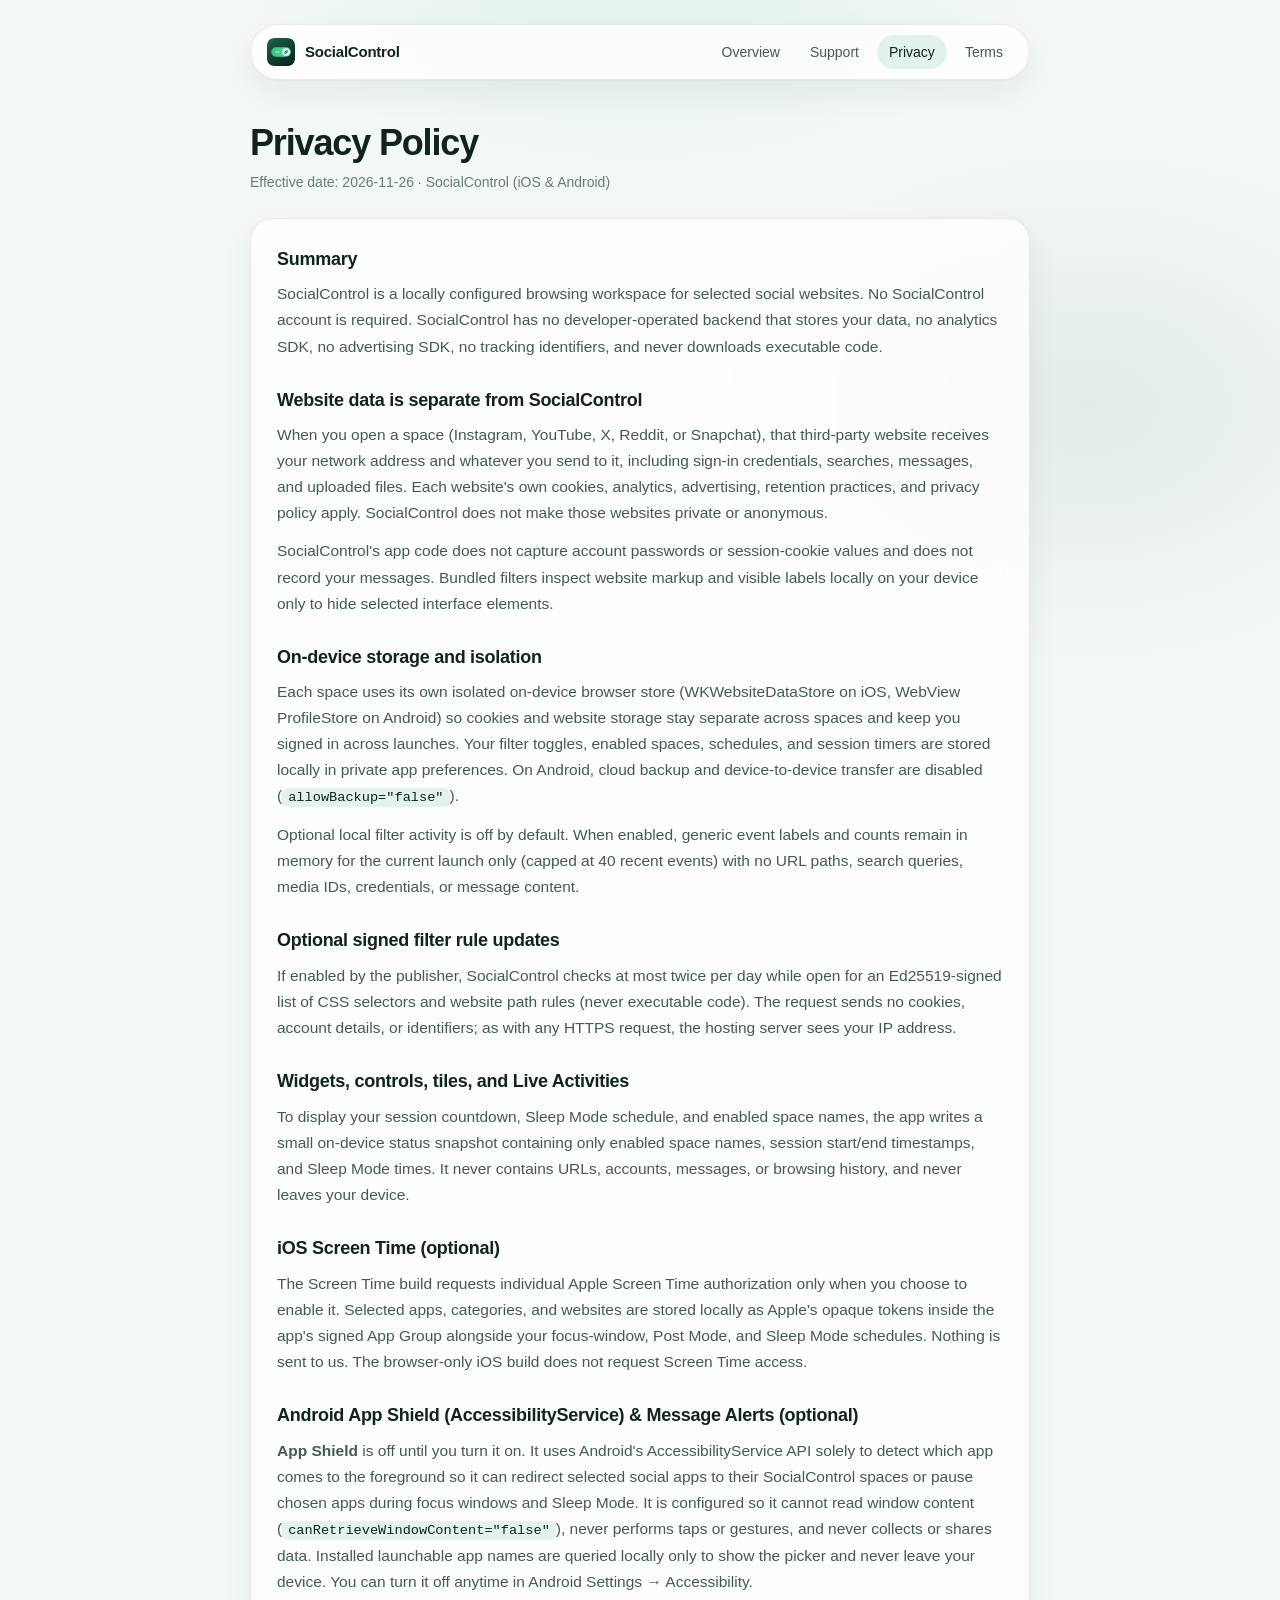
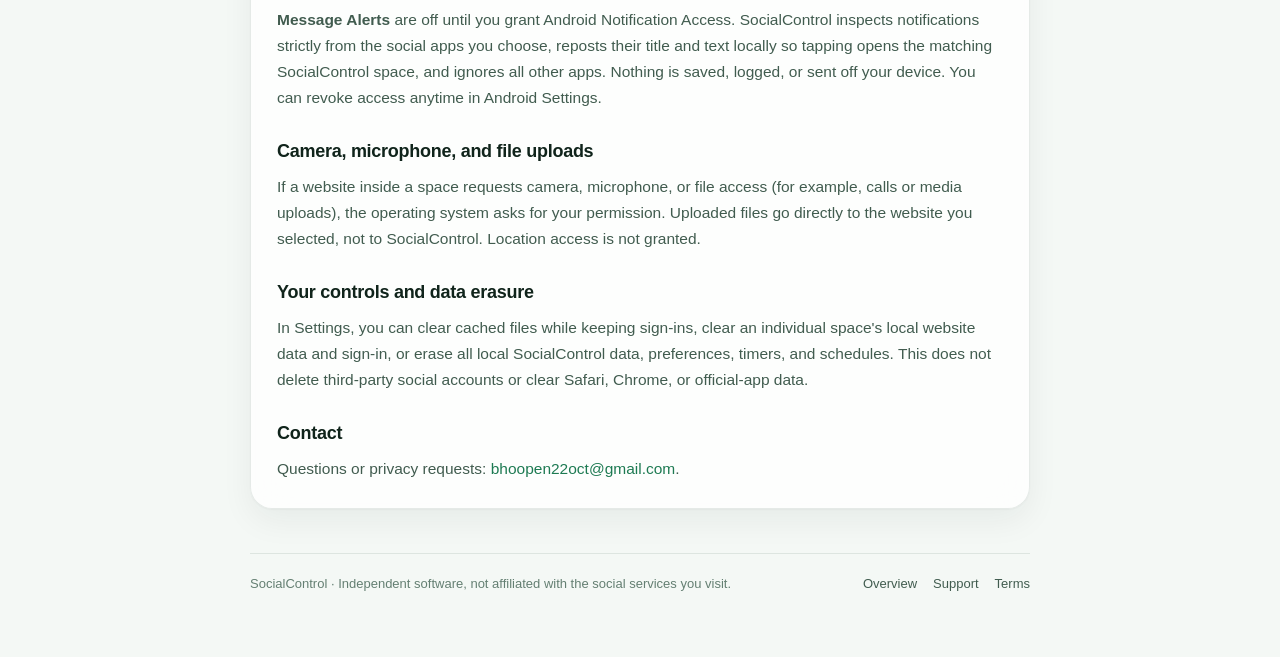
==== privacy.html @ 46fb8eed "Initial SocialControl landing, support, privacy, and terms site" ====
<!doctype html>
<html lang="en">
<head>
  <meta charset="utf-8">
  <meta name="viewport" content="width=device-width, initial-scale=1">
  <title>Privacy Policy - SocialControl</title>
  <meta name="description" content="Privacy Policy for SocialControl on iOS and Android.">
  <link rel="icon" type="image/svg+xml" href="icon.svg">
  <link rel="stylesheet" href="style.css">
</head>
<body>
  <div class="container">
    <header class="topbar">
      <a class="brand" href="./">
        <img src="icon.svg" alt="SocialControl icon">
        <span>SocialControl</span>
      </a>
      <nav class="nav" aria-label="Primary">
        <a href="./">Overview</a>
        <a href="support.html">Support</a>
        <a href="privacy.html" aria-current="page">Privacy</a>
        <a href="terms.html">Terms</a>
      </nav>
    </header>

    <main>
      <div class="doc-header">
        <h1>Privacy Policy</h1>
        <p class="meta">Effective date: 2026-11-26 &middot; SocialControl (iOS &amp; Android)</p>
      </div>

      <article class="section-card doc-body">
        <h2>Summary</h2>
        <p>SocialControl is a locally configured browsing workspace for selected social websites. No SocialControl account is required. SocialControl has no developer-operated backend that stores your data, no analytics SDK, no advertising SDK, no tracking identifiers, and never downloads executable code.</p>

        <h2>Website data is separate from SocialControl</h2>
        <p>When you open a space (Instagram, YouTube, X, Reddit, or Snapchat), that third-party website receives your network address and whatever you send to it, including sign-in credentials, searches, messages, and uploaded files. Each website's own cookies, analytics, advertising, retention practices, and privacy policy apply. SocialControl does not make those websites private or anonymous.</p>
        <p>SocialControl's app code does not capture account passwords or session-cookie values and does not record your messages. Bundled filters inspect website markup and visible labels locally on your device only to hide selected interface elements.</p>

        <h2>On-device storage and isolation</h2>
        <p>Each space uses its own isolated on-device browser store (WKWebsiteDataStore on iOS, WebView ProfileStore on Android) so cookies and website storage stay separate across spaces and keep you signed in across launches. Your filter toggles, enabled spaces, schedules, and session timers are stored locally in private app preferences. On Android, cloud backup and device-to-device transfer are disabled (<code>allowBackup="false"</code>).</p>
        <p>Optional local filter activity is off by default. When enabled, generic event labels and counts remain in memory for the current launch only (capped at 40 recent events) with no URL paths, search queries, media IDs, credentials, or message content.</p>

        <h2>Optional signed filter rule updates</h2>
        <p>If enabled by the publisher, SocialControl checks at most twice per day while open for an Ed25519-signed list of CSS selectors and website path rules (never executable code). The request sends no cookies, account details, or identifiers; as with any HTTPS request, the hosting server sees your IP address.</p>

        <h2>Widgets, controls, tiles, and Live Activities</h2>
        <p>To display your session countdown, Sleep Mode schedule, and enabled space names, the app writes a small on-device status snapshot containing only enabled space names, session start/end timestamps, and Sleep Mode times. It never contains URLs, accounts, messages, or browsing history, and never leaves your device.</p>

        <h2>iOS Screen Time (optional)</h2>
        <p>The Screen Time build requests individual Apple Screen Time authorization only when you choose to enable it. Selected apps, categories, and websites are stored locally as Apple's opaque tokens inside the app's signed App Group alongside your focus-window, Post Mode, and Sleep Mode schedules. Nothing is sent to us. The browser-only iOS build does not request Screen Time access.</p>

        <h2>Android App Shield (AccessibilityService) &amp; Message Alerts (optional)</h2>
        <p><strong>App Shield</strong> is off until you turn it on. It uses Android's AccessibilityService API solely to detect which app comes to the foreground so it can redirect selected social apps to their SocialControl spaces or pause chosen apps during focus windows and Sleep Mode. It is configured so it cannot read window content (<code>canRetrieveWindowContent="false"</code>), never performs taps or gestures, and never collects or shares data. Installed launchable app names are queried locally only to show the picker and never leave your device. You can turn it off anytime in Android Settings &rarr; Accessibility.</p>
        <p><strong>Message Alerts</strong> are off until you grant Android Notification Access. SocialControl inspects notifications strictly from the social apps you choose, reposts their title and text locally so tapping opens the matching SocialControl space, and ignores all other apps. Nothing is saved, logged, or sent off your device. You can revoke access anytime in Android Settings.</p>

        <h2>Camera, microphone, and file uploads</h2>
        <p>If a website inside a space requests camera, microphone, or file access (for example, calls or media uploads), the operating system asks for your permission. Uploaded files go directly to the website you selected, not to SocialControl. Location access is not granted.</p>

        <h2>Your controls and data erasure</h2>
        <p>In Settings, you can clear cached files while keeping sign-ins, clear an individual space's local website data and sign-in, or erase all local SocialControl data, preferences, timers, and schedules. This does not delete third-party social accounts or clear Safari, Chrome, or official-app data.</p>

        <h2>Contact</h2>
        <p>Questions or privacy requests: <a href="mailto:bhoopen22oct@gmail.com">bhoopen22oct@gmail.com</a>.</p>
      </article>
    </main>

    <footer>
      <span>SocialControl &middot; Independent software, not affiliated with the social services you visit.</span>
      <div class="links">
        <a href="./">Overview</a>
        <a href="support.html">Support</a>
        <a href="terms.html">Terms</a>
      </div>
    </footer>
  </div>
</body>
</html>
---- style.css ----
:root {
  --bg: #f4f8f5;
  --bg-glow-1: rgba(52, 192, 128, 0.14);
  --bg-glow-2: rgba(26, 98, 70, 0.08);
  --surface: rgba(255, 255, 255, 0.78);
  --surface-strong: rgba(255, 255, 255, 0.92);
  --border: rgba(20, 64, 46, 0.10);
  --border-strong: rgba(20, 64, 46, 0.16);
  --text: #10241b;
  --text-secondary: #415c4f;
  --text-tertiary: #647f72;
  --accent: #1d7a52;
  --accent-bright: #2ea671;
  --accent-soft: rgba(46, 166, 113, 0.12);
  --pill-bg: rgba(255, 255, 255, 0.72);
  --shadow: 0 12px 32px rgba(10, 36, 26, 0.06), 0 1px 2px rgba(10, 36, 26, 0.04);
  --radius-card: 22px;
  --radius-pill: 999px;
}

@media (prefers-color-scheme: dark) {
  :root {
    --bg: #07130e;
    --bg-glow-1: rgba(52, 192, 128, 0.18);
    --bg-glow-2: rgba(26, 98, 70, 0.22);
    --surface: rgba(16, 36, 28, 0.66);
    --surface-strong: rgba(20, 44, 34, 0.86);
    --border: rgba(222, 250, 236, 0.10);
    --border-strong: rgba(222, 250, 236, 0.18);
    --text: #eef9f3;
    --text-secondary: #a8c4b6;
    --text-tertiary: #7b9a8b;
    --accent: #45d18f;
    --accent-bright: #5ce4a4;
    --accent-soft: rgba(69, 209, 143, 0.14);
    --pill-bg: rgba(20, 46, 35, 0.72);
    --shadow: 0 16px 40px rgba(0, 0, 0, 0.36), 0 1px 2px rgba(0, 0, 0, 0.24);
  }
}

*, *::before, *::after {
  box-sizing: border-box;
}

html {
  -webkit-text-size-adjust: 100%;
  color-scheme: light dark;
}

body {
  margin: 0;
  min-height: 100vh;
  font-family: -apple-system, BlinkMacSystemFont, "SF Pro Display", "SF Pro Text", "Segoe UI", Roboto, Helvetica, Arial, sans-serif;
  font-size: 16px;
  line-height: 1.6;
  color: var(--text);
  background:
    radial-gradient(640px 420px at 50% -120px, var(--bg-glow-1), transparent 70%),
    radial-gradient(520px 360px at 85% 18%, var(--bg-glow-2), transparent 72%),
    var(--bg);
  -webkit-font-smoothing: antialiased;
}

a {
  color: var(--accent);
  text-decoration: none;
}

a:hover {
  text-decoration: underline;
  text-underline-offset: 3px;
}

.container {
  width: 100%;
  max-width: 820px;
  margin: 0 auto;
  padding: 24px 20px 64px;
}

/* Top navigation bar */
.topbar {
  display: flex;
  align-items: center;
  justify-content: space-between;
  gap: 16px;
  padding: 10px 14px;
  margin-bottom: 44px;
  background: var(--surface);
  border: 1px solid var(--border);
  border-radius: var(--radius-pill);
  backdrop-filter: blur(18px);
  -webkit-backdrop-filter: blur(18px);
  box-shadow: var(--shadow);
}

.brand {
  display: inline-flex;
  align-items: center;
  gap: 10px;
  color: var(--text);
  font-weight: 650;
  font-size: 15px;
  letter-spacing: -0.015em;
  text-decoration: none;
  padding-left: 2px;
}

.brand:hover {
  text-decoration: none;
}

.brand img {
  width: 28px;
  height: 28px;
  border-radius: 7px;
  display: block;
}

.nav {
  display: flex;
  align-items: center;
  gap: 6px;
  flex-wrap: wrap;
}

.nav a {
  color: var(--text-secondary);
  font-size: 14px;
  font-weight: 500;
  padding: 6px 12px;
  border-radius: var(--radius-pill);
  transition: background 0.15s ease, color 0.15s ease;
}

.nav a:hover,
.nav a[aria-current="page"] {
  color: var(--text);
  background: var(--accent-soft);
  text-decoration: none;
}

/* Hero */
.hero {
  text-align: center;
  padding: 12px 0 36px;
}

.hero-icon {
  width: 76px;
  height: 76px;
  border-radius: 18px;
  box-shadow: 0 14px 30px rgba(7, 36, 26, 0.24);
  margin: 0 auto 22px;
  display: block;
}

.eyebrow {
  display: inline-flex;
  align-items: center;
  gap: 7px;
  padding: 5px 12px;
  border-radius: var(--radius-pill);
  background: var(--accent-soft);
  color: var(--accent);
  font-size: 13px;
  font-weight: 600;
  letter-spacing: -0.01em;
  margin-bottom: 16px;
}

h1 {
  margin: 0 auto 14px;
  max-width: 620px;
  font-size: clamp(32px, 6vw, 46px);
  line-height: 1.08;
  letter-spacing: -0.032em;
  font-weight: 730;
}

.subtitle {
  margin: 0 auto 24px;
  max-width: 560px;
  font-size: 17px;
  line-height: 1.55;
  color: var(--text-secondary);
}

.actions {
  display: flex;
  justify-content: center;
  align-items: center;
  gap: 10px;
  flex-wrap: wrap;
  margin-bottom: 28px;
}

.btn {
  display: inline-flex;
  align-items: center;
  justify-content: center;
  gap: 8px;
  padding: 11px 20px;
  border-radius: var(--radius-pill);
  font-size: 15px;
  font-weight: 600;
  letter-spacing: -0.01em;
  text-decoration: none;
  transition: transform 0.12s ease, opacity 0.15s ease;
}

.btn:hover {
  text-decoration: none;
  transform: translateY(-1px);
}

.btn-primary {
  background: linear-gradient(135deg, #1d7a52, #2ea671);
  color: #f3fdf7;
  box-shadow: 0 8px 20px rgba(29, 122, 82, 0.28);
}

.btn-secondary {
  background: var(--surface-strong);
  color: var(--text);
  border: 1px solid var(--border-strong);
}

/* Platform pills */
.spaces {
  display: flex;
  justify-content: center;
  flex-wrap: wrap;
  gap: 8px;
}

.space-pill {
  display: inline-flex;
  align-items: center;
  gap: 7px;
  padding: 6px 13px;
  border-radius: var(--radius-pill);
  background: var(--pill-bg);
  border: 1px solid var(--border);
  font-size: 13.5px;
  font-weight: 550;
  color: var(--text-secondary);
  backdrop-filter: blur(12px);
  -webkit-backdrop-filter: blur(12px);
}

.dot {
  width: 8px;
  height: 8px;
  border-radius: 50%;
  flex: none;
}

.dot-ig { background: #de407a; }
.dot-yt { background: #d92940; }
.dot-x { background: var(--text); }
.dot-rd { background: #db4f1f; }
.dot-sc { background: #cc9e00; }

/* Glass cards */
.grid {
  display: grid;
  grid-template-columns: repeat(3, minmax(0, 1fr));
  gap: 14px;
  margin-top: 12px;
}

.card {
  padding: 22px;
  border-radius: var(--radius-card);
  background: var(--surface);
  border: 1px solid var(--border);
  backdrop-filter: blur(18px);
  -webkit-backdrop-filter: blur(18px);
  box-shadow: var(--shadow);
}

.card h2 {
  margin: 0 0 8px;
  font-size: 17px;
  font-weight: 660;
  letter-spacing: -0.018em;
}

.card p {
  margin: 0;
  font-size: 14.5px;
  line-height: 1.55;
  color: var(--text-secondary);
}

.section-card {
  margin-top: 16px;
  padding: 26px;
  border-radius: var(--radius-card);
  background: var(--surface);
  border: 1px solid var(--border);
  backdrop-filter: blur(18px);
  -webkit-backdrop-filter: blur(18px);
  box-shadow: var(--shadow);
}

.section-card h2 {
  margin: 0 0 10px;
  font-size: 19px;
  font-weight: 680;
  letter-spacing: -0.02em;
}

.section-card p,
.section-card li {
  color: var(--text-secondary);
  font-size: 15px;
  line-height: 1.62;
}

.section-card ul {
  margin: 10px 0 0;
  padding-left: 18px;
}

.section-card li + li {
  margin-top: 6px;
}

/* Legal / doc pages */
.doc-header {
  margin-bottom: 24px;
}

.doc-header h1 {
  margin: 0 0 8px;
  max-width: none;
  font-size: clamp(28px, 5vw, 36px);
}

.meta {
  font-size: 14px;
  color: var(--text-tertiary);
  margin: 0;
}

.doc-body h2 {
  margin: 26px 0 8px;
  font-size: 18px;
  font-weight: 670;
  letter-spacing: -0.015em;
  color: var(--text);
}

.doc-body h2:first-child {
  margin-top: 0;
}

.doc-body p {
  margin: 0 0 12px;
  color: var(--text-secondary);
  font-size: 15.5px;
  line-height: 1.68;
}

.doc-body p:last-child {
  margin-bottom: 0;
}

code {
  font-family: ui-monospace, SFMono-Regular, Menlo, Monaco, Consolas, monospace;
  font-size: 0.88em;
  padding: 2px 6px;
  border-radius: 6px;
  background: var(--accent-soft);
  color: var(--text);
}

.support-box {
  display: flex;
  align-items: center;
  justify-content: space-between;
  gap: 16px;
  flex-wrap: wrap;
}

/* Footer */
footer {
  margin-top: 44px;
  padding-top: 20px;
  border-top: 1px solid var(--border);
  display: flex;
  align-items: center;
  justify-content: space-between;
  gap: 12px;
  flex-wrap: wrap;
  font-size: 13px;
  color: var(--text-tertiary);
}

footer .links {
  display: flex;
  gap: 16px;
  flex-wrap: wrap;
}

footer a {
  color: var(--text-secondary);
}

@media (max-width: 720px) {
  .grid {
    grid-template-columns: 1fr;
  }
  .topbar {
    border-radius: 20px;
    flex-wrap: wrap;
    margin-bottom: 32px;
  }
  .container {
    padding: 16px 16px 48px;
  }
}
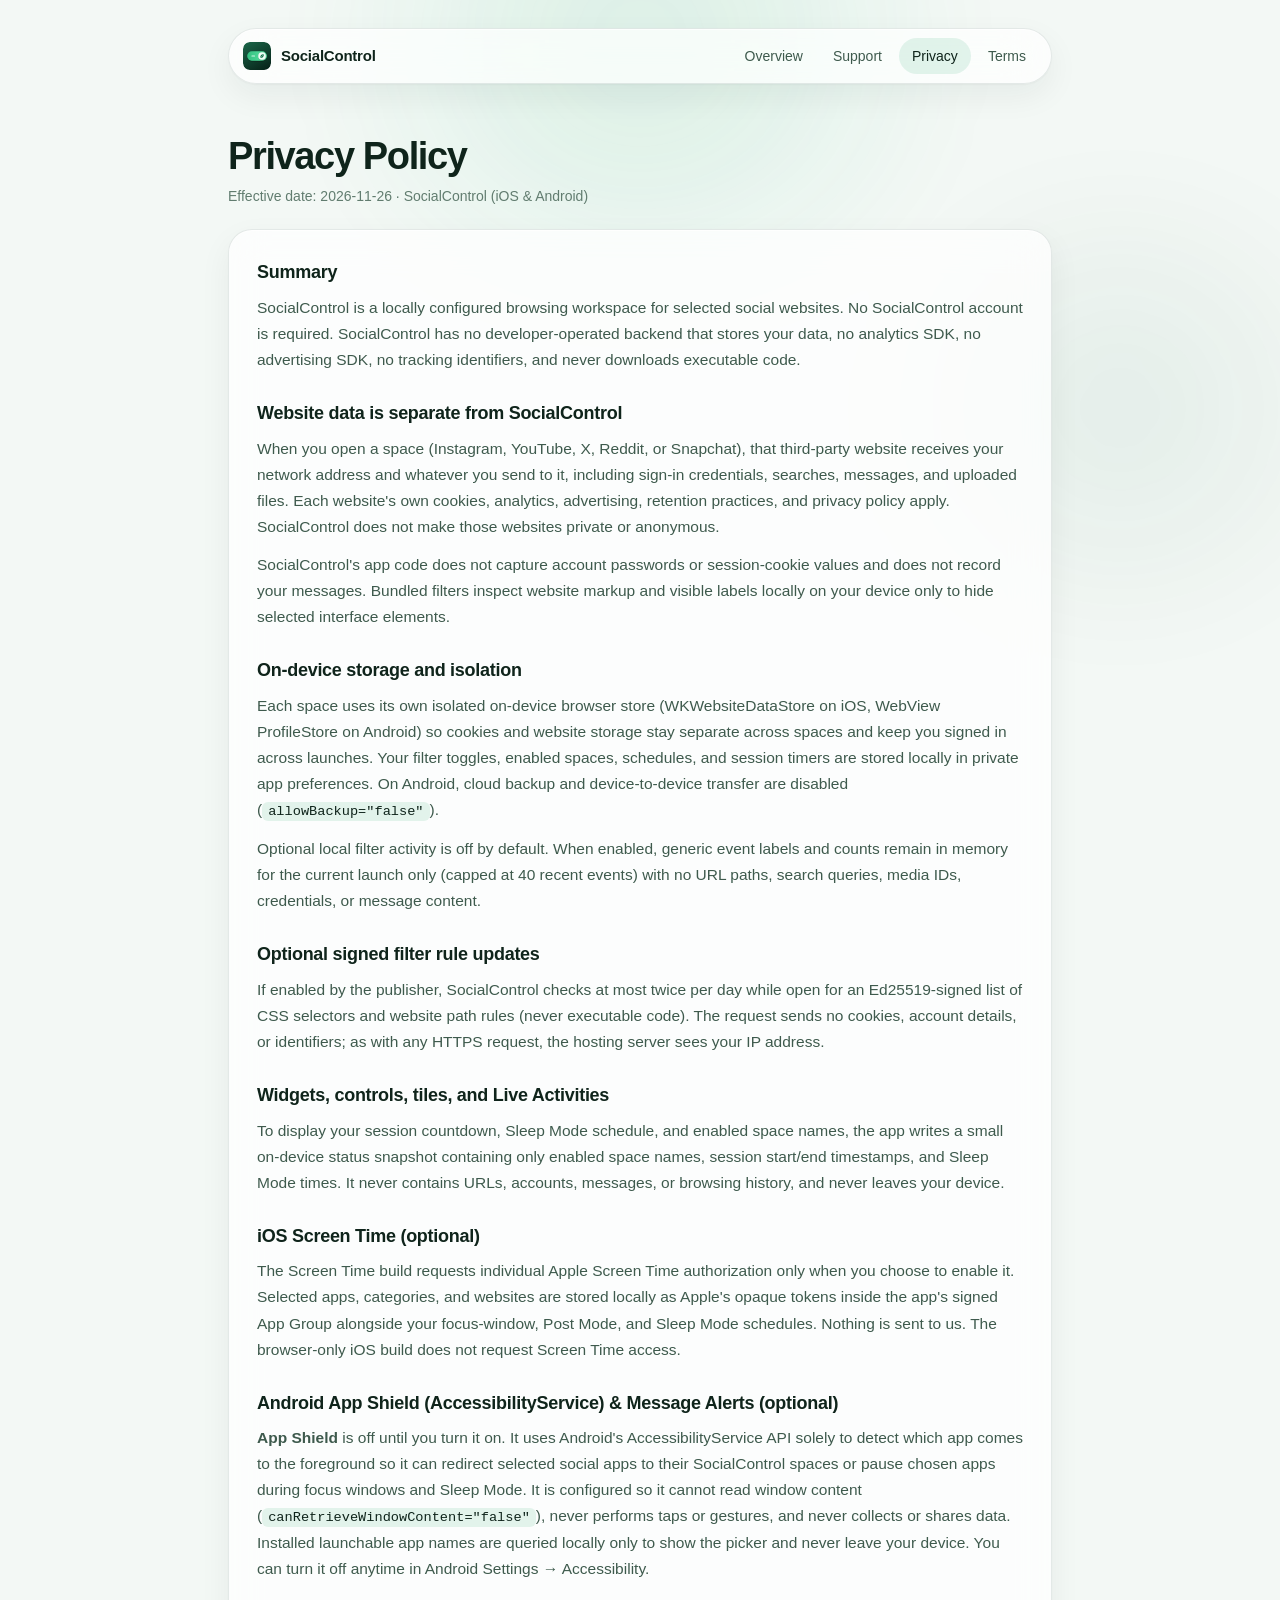
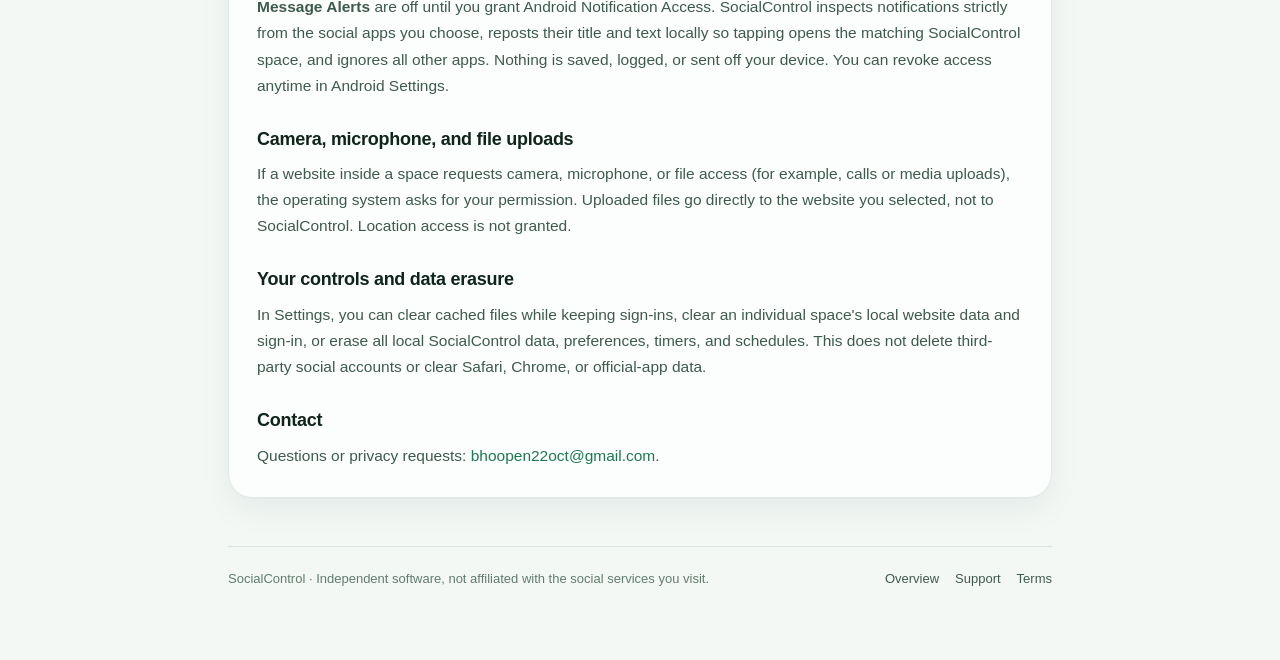
==== commit 59a69fee: "Add monochrome platform icons, responsive layout, animations, and interactive filter switch" ====
--- a/privacy.html
+++ b/privacy.html
@@ -9,6 +9,7 @@
   <link rel="stylesheet" href="style.css">
 </head>
 <body>
+  <div class="ambient" aria-hidden="true"></div>
   <div class="container">
     <header class="topbar">
       <a class="brand" href="./">
@@ -24,12 +25,12 @@
     </header>
 
     <main>
-      <div class="doc-header">
+      <div class="doc-header enter" style="--d:0ms">
         <h1>Privacy Policy</h1>
         <p class="meta">Effective date: 2026-11-26 &middot; SocialControl (iOS &amp; Android)</p>
       </div>
 
-      <article class="section-card doc-body">
+      <article class="section-card doc-body enter" style="--d:90ms">
         <h2>Summary</h2>
         <p>SocialControl is a locally configured browsing workspace for selected social websites. No SocialControl account is required. SocialControl has no developer-operated backend that stores your data, no analytics SDK, no advertising SDK, no tracking identifiers, and never downloads executable code.</p>
 
--- a/style.css
+++ b/style.css
@@ -1,40 +1,53 @@
 :root {
-  --bg: #f4f8f5;
-  --bg-glow-1: rgba(52, 192, 128, 0.14);
-  --bg-glow-2: rgba(26, 98, 70, 0.08);
-  --surface: rgba(255, 255, 255, 0.78);
+  --bg: #f3f8f5;
+  --bg-glow-1: rgba(52, 192, 128, 0.16);
+  --bg-glow-2: rgba(26, 98, 70, 0.09);
+  --surface: rgba(255, 255, 255, 0.74);
+  --surface-hover: rgba(255, 255, 255, 0.90);
   --surface-strong: rgba(255, 255, 255, 0.92);
-  --border: rgba(20, 64, 46, 0.10);
-  --border-strong: rgba(20, 64, 46, 0.16);
-  --text: #10241b;
-  --text-secondary: #415c4f;
-  --text-tertiary: #647f72;
-  --accent: #1d7a52;
+  --border: rgba(16, 56, 40, 0.10);
+  --border-strong: rgba(16, 56, 40, 0.18);
+  --highlight: rgba(255, 255, 255, 0.75);
+  --text: #0f241b;
+  --text-secondary: #3e5a4d;
+  --text-tertiary: #617c6f;
+  --accent: #1b7850;
   --accent-bright: #2ea671;
-  --accent-soft: rgba(46, 166, 113, 0.12);
-  --pill-bg: rgba(255, 255, 255, 0.72);
+  --accent-soft: rgba(46, 166, 113, 0.13);
+  --accent-glow: rgba(46, 166, 113, 0.28);
+  --pill-bg: rgba(255, 255, 255, 0.74);
+  --track-off: rgba(16, 48, 35, 0.16);
+  --danger-soft: rgba(16, 36, 27, 0.06);
   --shadow: 0 12px 32px rgba(10, 36, 26, 0.06), 0 1px 2px rgba(10, 36, 26, 0.04);
-  --radius-card: 22px;
+  --shadow-hover: 0 20px 44px rgba(10, 36, 26, 0.11), 0 2px 6px rgba(10, 36, 26, 0.05);
+  --radius-card: 24px;
   --radius-pill: 999px;
+  --ease-spring: cubic-bezier(0.22, 1, 0.36, 1);
 }
 
 @media (prefers-color-scheme: dark) {
   :root {
-    --bg: #07130e;
-    --bg-glow-1: rgba(52, 192, 128, 0.18);
-    --bg-glow-2: rgba(26, 98, 70, 0.22);
-    --surface: rgba(16, 36, 28, 0.66);
-    --surface-strong: rgba(20, 44, 34, 0.86);
+    --bg: #06120d;
+    --bg-glow-1: rgba(52, 192, 128, 0.20);
+    --bg-glow-2: rgba(26, 98, 70, 0.24);
+    --surface: rgba(14, 34, 26, 0.66);
+    --surface-hover: rgba(18, 43, 33, 0.80);
+    --surface-strong: rgba(20, 46, 35, 0.88);
     --border: rgba(222, 250, 236, 0.10);
-    --border-strong: rgba(222, 250, 236, 0.18);
+    --border-strong: rgba(222, 250, 236, 0.20);
+    --highlight: rgba(222, 250, 236, 0.08);
     --text: #eef9f3;
-    --text-secondary: #a8c4b6;
-    --text-tertiary: #7b9a8b;
+    --text-secondary: #a4c2b3;
+    --text-tertiary: #759586;
     --accent: #45d18f;
     --accent-bright: #5ce4a4;
-    --accent-soft: rgba(69, 209, 143, 0.14);
-    --pill-bg: rgba(20, 46, 35, 0.72);
+    --accent-soft: rgba(69, 209, 143, 0.15);
+    --accent-glow: rgba(69, 209, 143, 0.34);
+    --pill-bg: rgba(18, 43, 33, 0.72);
+    --track-off: rgba(222, 250, 236, 0.16);
+    --danger-soft: rgba(222, 250, 236, 0.06);
     --shadow: 0 16px 40px rgba(0, 0, 0, 0.36), 0 1px 2px rgba(0, 0, 0, 0.24);
+    --shadow-hover: 0 24px 52px rgba(0, 0, 0, 0.48), 0 2px 8px rgba(0, 0, 0, 0.30);
   }
 }
 
@@ -45,6 +58,7 @@
 html {
   -webkit-text-size-adjust: 100%;
   color-scheme: light dark;
+  scroll-behavior: smooth;
 }
 
 body {
@@ -54,11 +68,58 @@
   font-size: 16px;
   line-height: 1.6;
   color: var(--text);
-  background:
-    radial-gradient(640px 420px at 50% -120px, var(--bg-glow-1), transparent 70%),
-    radial-gradient(520px 360px at 85% 18%, var(--bg-glow-2), transparent 72%),
-    var(--bg);
+  background: var(--bg);
   -webkit-font-smoothing: antialiased;
+  overflow-x: hidden;
+  position: relative;
+}
+
+/* Soft ambient background aura */
+.ambient {
+  position: fixed;
+  inset: 0;
+  z-index: -1;
+  pointer-events: none;
+  overflow: hidden;
+}
+
+.ambient::before,
+.ambient::after {
+  content: "";
+  position: absolute;
+  border-radius: 50%;
+  filter: blur(72px);
+  opacity: 0.9;
+  will-change: transform;
+}
+
+.ambient::before {
+  width: min(760px, 110vw);
+  height: 440px;
+  top: -180px;
+  left: 50%;
+  transform: translateX(-50%);
+  background: radial-gradient(circle, var(--bg-glow-1) 0%, transparent 72%);
+  animation: driftA 16s ease-in-out infinite alternate;
+}
+
+.ambient::after {
+  width: min(560px, 90vw);
+  height: 420px;
+  top: 22%;
+  right: -120px;
+  background: radial-gradient(circle, var(--bg-glow-2) 0%, transparent 72%);
+  animation: driftB 20s ease-in-out infinite alternate;
+}
+
+@keyframes driftA {
+  0% { transform: translate(-50%, 0) scale(1); }
+  100% { transform: translate(-46%, 24px) scale(1.06); }
+}
+
+@keyframes driftB {
+  0% { transform: translate(0, 0) scale(1); }
+  100% { transform: translate(-36px, -28px) scale(1.08); }
 }
 
 a {
@@ -73,25 +134,29 @@
 
 .container {
   width: 100%;
-  max-width: 820px;
+  max-width: 880px;
   margin: 0 auto;
-  padding: 24px 20px 64px;
-}
-
-/* Top navigation bar */
+  padding: clamp(16px, 3vw, 28px) clamp(16px, 4vw, 28px) 72px;
+}
+
+/* Sticky Liquid Glass Topbar */
 .topbar {
+  position: sticky;
+  top: 14px;
+  z-index: 20;
   display: flex;
   align-items: center;
   justify-content: space-between;
-  gap: 16px;
-  padding: 10px 14px;
-  margin-bottom: 44px;
+  gap: 12px;
+  padding: 9px 12px;
+  margin-bottom: clamp(32px, 6vw, 52px);
   background: var(--surface);
   border: 1px solid var(--border);
+  box-shadow: inset 0 1px 0 var(--highlight), var(--shadow);
   border-radius: var(--radius-pill);
-  backdrop-filter: blur(18px);
-  -webkit-backdrop-filter: blur(18px);
-  box-shadow: var(--shadow);
+  backdrop-filter: blur(22px) saturate(150%);
+  -webkit-backdrop-filter: blur(22px) saturate(150%);
+  transition: background 0.25s var(--ease-spring), border-color 0.25s var(--ease-spring), box-shadow 0.25s var(--ease-spring);
 }
 
 .brand {
@@ -99,11 +164,12 @@
   align-items: center;
   gap: 10px;
   color: var(--text);
-  font-weight: 650;
+  font-weight: 660;
   font-size: 15px;
   letter-spacing: -0.015em;
   text-decoration: none;
-  padding-left: 2px;
+  padding: 2px 6px 2px 2px;
+  flex-shrink: 0;
 }
 
 .brand:hover {
@@ -115,22 +181,28 @@
   height: 28px;
   border-radius: 7px;
   display: block;
+  transition: transform 0.3s var(--ease-spring);
+}
+
+.brand:hover img {
+  transform: scale(1.06) rotate(-3deg);
 }
 
 .nav {
   display: flex;
   align-items: center;
-  gap: 6px;
+  gap: 4px;
   flex-wrap: wrap;
+  justify-content: flex-end;
 }
 
 .nav a {
   color: var(--text-secondary);
   font-size: 14px;
-  font-weight: 500;
-  padding: 6px 12px;
+  font-weight: 520;
+  padding: 7px 13px;
   border-radius: var(--radius-pill);
-  transition: background 0.15s ease, color 0.15s ease;
+  transition: background 0.2s var(--ease-spring), color 0.2s var(--ease-spring), transform 0.15s var(--ease-spring);
 }
 
 .nav a:hover,
@@ -138,51 +210,111 @@
   color: var(--text);
   background: var(--accent-soft);
   text-decoration: none;
+}
+
+.nav a:active {
+  transform: scale(0.96);
+}
+
+/* Entrance animation */
+.enter {
+  opacity: 0;
+  transform: translateY(16px);
+  animation: fadeUp 0.7s var(--ease-spring) forwards;
+  animation-delay: var(--d, 0ms);
+}
+
+@keyframes fadeUp {
+  to {
+    opacity: 1;
+    transform: translateY(0);
+  }
+}
+
+/* Scroll reveal (progressive enhancement) */
+.js-ready [data-reveal] {
+  opacity: 0;
+  transform: translateY(20px);
+  transition: opacity 0.65s var(--ease-spring), transform 0.65s var(--ease-spring);
+  transition-delay: var(--rd, 0ms);
+}
+
+.js-ready [data-reveal].is-visible {
+  opacity: 1;
+  transform: translateY(0);
 }
 
 /* Hero */
 .hero {
   text-align: center;
-  padding: 12px 0 36px;
+  padding: 8px 0 clamp(28px, 5vw, 44px);
+}
+
+.hero-icon-wrap {
+  position: relative;
+  display: inline-block;
+  margin-bottom: 22px;
+}
+
+.hero-icon-wrap::before {
+  content: "";
+  position: absolute;
+  inset: -10px;
+  border-radius: 28px;
+  background: radial-gradient(circle, var(--accent-glow) 0%, transparent 70%);
+  filter: blur(16px);
+  z-index: -1;
+  animation: pulseGlow 5s ease-in-out infinite alternate;
+}
+
+@keyframes pulseGlow {
+  0% { opacity: 0.55; transform: scale(0.95); }
+  100% { opacity: 0.95; transform: scale(1.08); }
 }
 
 .hero-icon {
-  width: 76px;
-  height: 76px;
-  border-radius: 18px;
-  box-shadow: 0 14px 30px rgba(7, 36, 26, 0.24);
-  margin: 0 auto 22px;
+  width: clamp(72px, 14vw, 84px);
+  height: clamp(72px, 14vw, 84px);
+  border-radius: 20px;
+  box-shadow: 0 18px 36px rgba(7, 36, 26, 0.26);
   display: block;
+  transition: transform 0.45s var(--ease-spring), box-shadow 0.45s var(--ease-spring);
+}
+
+.hero-icon:hover {
+  transform: translateY(-4px) scale(1.03);
+  box-shadow: 0 24px 44px rgba(7, 36, 26, 0.34);
 }
 
 .eyebrow {
   display: inline-flex;
   align-items: center;
-  gap: 7px;
-  padding: 5px 12px;
+  gap: 8px;
+  padding: 6px 14px;
   border-radius: var(--radius-pill);
   background: var(--accent-soft);
+  border: 1px solid var(--border);
   color: var(--accent);
   font-size: 13px;
   font-weight: 600;
   letter-spacing: -0.01em;
-  margin-bottom: 16px;
+  margin-bottom: 18px;
 }
 
 h1 {
-  margin: 0 auto 14px;
-  max-width: 620px;
-  font-size: clamp(32px, 6vw, 46px);
-  line-height: 1.08;
-  letter-spacing: -0.032em;
-  font-weight: 730;
+  margin: 0 auto 16px;
+  max-width: 660px;
+  font-size: clamp(34px, 6.8vw, 52px);
+  line-height: 1.06;
+  letter-spacing: -0.036em;
+  font-weight: 740;
 }
 
 .subtitle {
-  margin: 0 auto 24px;
-  max-width: 560px;
-  font-size: 17px;
-  line-height: 1.55;
+  margin: 0 auto 26px;
+  max-width: 580px;
+  font-size: clamp(16px, 2.4vw, 18px);
+  line-height: 1.56;
   color: var(--text-secondary);
 }
 
@@ -192,7 +324,7 @@
   align-items: center;
   gap: 10px;
   flex-wrap: wrap;
-  margin-bottom: 28px;
+  margin-bottom: 30px;
 }
 
 .btn {
@@ -200,109 +332,290 @@
   align-items: center;
   justify-content: center;
   gap: 8px;
-  padding: 11px 20px;
+  min-height: 44px;
+  padding: 11px 22px;
   border-radius: var(--radius-pill);
   font-size: 15px;
   font-weight: 600;
   letter-spacing: -0.01em;
   text-decoration: none;
-  transition: transform 0.12s ease, opacity 0.15s ease;
+  cursor: pointer;
+  border: 1px solid transparent;
+  transition: transform 0.22s var(--ease-spring), box-shadow 0.22s var(--ease-spring), background 0.22s var(--ease-spring), border-color 0.22s var(--ease-spring);
 }
 
 .btn:hover {
   text-decoration: none;
-  transform: translateY(-1px);
+  transform: translateY(-2px);
+}
+
+.btn:active {
+  transform: translateY(0) scale(0.97);
 }
 
 .btn-primary {
-  background: linear-gradient(135deg, #1d7a52, #2ea671);
+  background: linear-gradient(135deg, #1b7850, #2ea671);
   color: #f3fdf7;
-  box-shadow: 0 8px 20px rgba(29, 122, 82, 0.28);
+  box-shadow: 0 10px 24px rgba(27, 120, 80, 0.30), inset 0 1px 0 rgba(255, 255, 255, 0.22);
+}
+
+.btn-primary:hover {
+  box-shadow: 0 14px 30px rgba(27, 120, 80, 0.40), inset 0 1px 0 rgba(255, 255, 255, 0.26);
 }
 
 .btn-secondary {
   background: var(--surface-strong);
   color: var(--text);
-  border: 1px solid var(--border-strong);
-}
-
-/* Platform pills */
+  border-color: var(--border-strong);
+  box-shadow: var(--shadow);
+}
+
+.btn-secondary:hover {
+  background: var(--surface-hover);
+  box-shadow: var(--shadow-hover);
+}
+
+/* Supported Spaces (real monochrome vector icons, zero color dots) */
 .spaces {
   display: flex;
   justify-content: center;
   flex-wrap: wrap;
-  gap: 8px;
+  gap: 9px;
 }
 
 .space-pill {
   display: inline-flex;
   align-items: center;
-  gap: 7px;
-  padding: 6px 13px;
+  gap: 8px;
+  padding: 8px 14px;
   border-radius: var(--radius-pill);
   background: var(--pill-bg);
   border: 1px solid var(--border);
+  box-shadow: inset 0 1px 0 var(--highlight);
   font-size: 13.5px;
+  font-weight: 560;
+  color: var(--text);
+  backdrop-filter: blur(14px);
+  -webkit-backdrop-filter: blur(14px);
+  transition: transform 0.25s var(--ease-spring), border-color 0.25s var(--ease-spring), background 0.25s var(--ease-spring), box-shadow 0.25s var(--ease-spring);
+}
+
+.space-pill svg {
+  width: 15px;
+  height: 15px;
+  fill: currentColor;
+  opacity: 0.86;
+  flex: none;
+  transition: transform 0.25s var(--ease-spring), opacity 0.2s ease;
+}
+
+.space-pill:hover {
+  transform: translateY(-2px);
+  border-color: var(--border-strong);
+  background: var(--surface-hover);
+  box-shadow: var(--shadow);
+}
+
+.space-pill:hover svg {
+  opacity: 1;
+  transform: scale(1.08);
+}
+
+/* Interactive "One Switch" Preview */
+.preview-card {
+  margin: 12px 0 18px;
+  padding: clamp(18px, 3vw, 26px);
+  border-radius: var(--radius-card);
+  background: var(--surface);
+  border: 1px solid var(--border);
+  backdrop-filter: blur(20px) saturate(145%);
+  -webkit-backdrop-filter: blur(20px) saturate(145%);
+  box-shadow: inset 0 1px 0 var(--highlight), var(--shadow);
+}
+
+.preview-head {
+  display: flex;
+  align-items: center;
+  justify-content: space-between;
+  gap: 16px;
+  flex-wrap: wrap;
+  margin-bottom: 18px;
+}
+
+.preview-label {
+  font-size: 13px;
+  font-weight: 600;
+  text-transform: uppercase;
+  letter-spacing: 0.06em;
+  color: var(--accent);
+  margin: 0 0 4px;
+}
+
+.preview-title {
+  margin: 0;
+  font-size: 18px;
+  font-weight: 680;
+  letter-spacing: -0.02em;
+}
+
+.switch-btn {
+  display: inline-flex;
+  align-items: center;
+  gap: 10px;
+  padding: 6px 8px 6px 14px;
+  border-radius: var(--radius-pill);
+  border: 1px solid var(--border-strong);
+  background: var(--surface-strong);
+  color: var(--text);
+  font: inherit;
+  font-size: 13.5px;
+  font-weight: 600;
+  cursor: pointer;
+  transition: border-color 0.2s ease, transform 0.18s var(--ease-spring);
+}
+
+.switch-btn:active {
+  transform: scale(0.97);
+}
+
+.switch-track {
+  position: relative;
+  width: 48px;
+  height: 28px;
+  border-radius: 999px;
+  background: var(--track-off);
+  transition: background 0.35s var(--ease-spring);
+}
+
+.switch-btn[aria-pressed="true"] .switch-track {
+  background: linear-gradient(90deg, #27a76c, #49d492);
+}
+
+.switch-knob {
+  position: absolute;
+  top: 3px;
+  left: 3px;
+  width: 22px;
+  height: 22px;
+  border-radius: 50%;
+  background: #f4fef8;
+  box-shadow: 0 2px 6px rgba(0, 0, 0, 0.22);
+  transition: transform 0.35s var(--ease-spring);
+}
+
+.switch-btn[aria-pressed="true"] .switch-knob {
+  transform: translateX(20px);
+}
+
+.feed-chips {
+  display: flex;
+  flex-wrap: wrap;
+  gap: 9px;
+}
+
+.chip {
+  display: inline-flex;
+  align-items: center;
+  gap: 7px;
+  padding: 8px 13px;
+  border-radius: 13px;
+  font-size: 14px;
   font-weight: 550;
+  border: 1px solid var(--border);
+  background: var(--surface-strong);
+  color: var(--text);
+  transition: opacity 0.35s var(--ease-spring), transform 0.35s var(--ease-spring), background 0.3s ease, border-color 0.3s ease, color 0.3s ease;
+}
+
+.chip-keep {
+  border-color: rgba(46, 166, 113, 0.30);
+  background: var(--accent-soft);
+  color: var(--text);
+}
+
+.chip-noise {
+  background: var(--danger-soft);
   color: var(--text-secondary);
-  backdrop-filter: blur(12px);
-  -webkit-backdrop-filter: blur(12px);
-}
-
-.dot {
-  width: 8px;
-  height: 8px;
-  border-radius: 50%;
-  flex: none;
-}
-
-.dot-ig { background: #de407a; }
-.dot-yt { background: #d92940; }
-.dot-x { background: var(--text); }
-.dot-rd { background: #db4f1f; }
-.dot-sc { background: #cc9e00; }
-
-/* Glass cards */
+}
+
+.preview-card.is-filtered .chip-noise {
+  opacity: 0.32;
+  transform: scale(0.94);
+  text-decoration: line-through;
+}
+
+.preview-card.is-filtered .chip-keep {
+  transform: translateY(-1px);
+  border-color: rgba(46, 166, 113, 0.48);
+}
+
+.preview-caption {
+  margin: 14px 0 0;
+  font-size: 13.5px;
+  color: var(--text-tertiary);
+}
+
+/* Feature grid */
 .grid {
   display: grid;
   grid-template-columns: repeat(3, minmax(0, 1fr));
   gap: 14px;
-  margin-top: 12px;
+  margin-top: 14px;
 }
 
 .card {
-  padding: 22px;
+  padding: 24px;
   border-radius: var(--radius-card);
   background: var(--surface);
   border: 1px solid var(--border);
   backdrop-filter: blur(18px);
   -webkit-backdrop-filter: blur(18px);
-  box-shadow: var(--shadow);
+  box-shadow: inset 0 1px 0 var(--highlight), var(--shadow);
+  transition: transform 0.3s var(--ease-spring), box-shadow 0.3s var(--ease-spring), border-color 0.3s var(--ease-spring), background 0.3s var(--ease-spring);
+}
+
+.card:hover {
+  transform: translateY(-4px);
+  border-color: var(--border-strong);
+  background: var(--surface-hover);
+  box-shadow: inset 0 1px 0 var(--highlight), var(--shadow-hover);
+}
+
+.card-kicker {
+  display: inline-block;
+  font-size: 12.5px;
+  font-weight: 650;
+  color: var(--accent);
+  background: var(--accent-soft);
+  padding: 4px 10px;
+  border-radius: var(--radius-pill);
+  margin-bottom: 12px;
 }
 
 .card h2 {
   margin: 0 0 8px;
-  font-size: 17px;
-  font-weight: 660;
-  letter-spacing: -0.018em;
+  font-size: 17.5px;
+  font-weight: 670;
+  letter-spacing: -0.02em;
 }
 
 .card p {
   margin: 0;
   font-size: 14.5px;
-  line-height: 1.55;
+  line-height: 1.56;
   color: var(--text-secondary);
 }
 
 .section-card {
   margin-top: 16px;
-  padding: 26px;
+  padding: clamp(20px, 3.5vw, 28px);
   border-radius: var(--radius-card);
   background: var(--surface);
   border: 1px solid var(--border);
   backdrop-filter: blur(18px);
   -webkit-backdrop-filter: blur(18px);
-  box-shadow: var(--shadow);
+  box-shadow: inset 0 1px 0 var(--highlight), var(--shadow);
+  transition: border-color 0.25s ease, box-shadow 0.25s ease;
 }
 
 .section-card h2 {
@@ -316,7 +629,7 @@
 .section-card li {
   color: var(--text-secondary);
   font-size: 15px;
-  line-height: 1.62;
+  line-height: 1.64;
 }
 
 .section-card ul {
@@ -325,18 +638,18 @@
 }
 
 .section-card li + li {
-  margin-top: 6px;
+  margin-top: 8px;
 }
 
 /* Legal / doc pages */
 .doc-header {
-  margin-bottom: 24px;
+  margin-bottom: 22px;
 }
 
 .doc-header h1 {
   margin: 0 0 8px;
   max-width: none;
-  font-size: clamp(28px, 5vw, 36px);
+  font-size: clamp(28px, 5vw, 38px);
 }
 
 .meta {
@@ -385,15 +698,19 @@
   flex-wrap: wrap;
 }
 
+.support-box p {
+  margin: 0;
+}
+
 /* Footer */
 footer {
-  margin-top: 44px;
-  padding-top: 20px;
+  margin-top: 48px;
+  padding-top: 22px;
   border-top: 1px solid var(--border);
   display: flex;
   align-items: center;
   justify-content: space-between;
-  gap: 12px;
+  gap: 14px;
   flex-wrap: wrap;
   font-size: 13px;
   color: var(--text-tertiary);
@@ -409,16 +726,68 @@
   color: var(--text-secondary);
 }
 
-@media (max-width: 720px) {
+/* Responsive breakpoints */
+@media (max-width: 820px) {
+  .grid {
+    grid-template-columns: repeat(2, minmax(0, 1fr));
+  }
+  .grid .card:last-child {
+    grid-column: span 2;
+  }
+}
+
+@media (max-width: 600px) {
   .grid {
     grid-template-columns: 1fr;
   }
+  .grid .card:last-child {
+    grid-column: span 1;
+  }
   .topbar {
+    top: 10px;
     border-radius: 20px;
-    flex-wrap: wrap;
-    margin-bottom: 32px;
-  }
-  .container {
-    padding: 16px 16px 48px;
-  }
-}
+    padding: 8px 10px;
+    flex-direction: column;
+    align-items: stretch;
+    gap: 8px;
+  }
+  .brand {
+    justify-content: center;
+    padding: 2px 0;
+  }
+  .nav {
+    justify-content: center;
+  }
+  .nav a {
+    font-size: 13.5px;
+    padding: 6px 11px;
+  }
+  .actions {
+    flex-direction: column;
+    align-items: stretch;
+  }
+  .actions .btn {
+    width: 100%;
+  }
+  .support-box {
+    flex-direction: column;
+    align-items: stretch;
+  }
+  .support-box .btn {
+    width: 100%;
+  }
+}
+
+@media (prefers-reduced-motion: reduce) {
+  *, *::before, *::after {
+    animation-duration: 0.01ms !important;
+    animation-iteration-count: 1 !important;
+    transition-duration: 0.01ms !important;
+    scroll-behavior: auto !important;
+  }
+  .enter,
+  .js-ready [data-reveal] {
+    opacity: 1 !important;
+    transform: none !important;
+  }
+}
